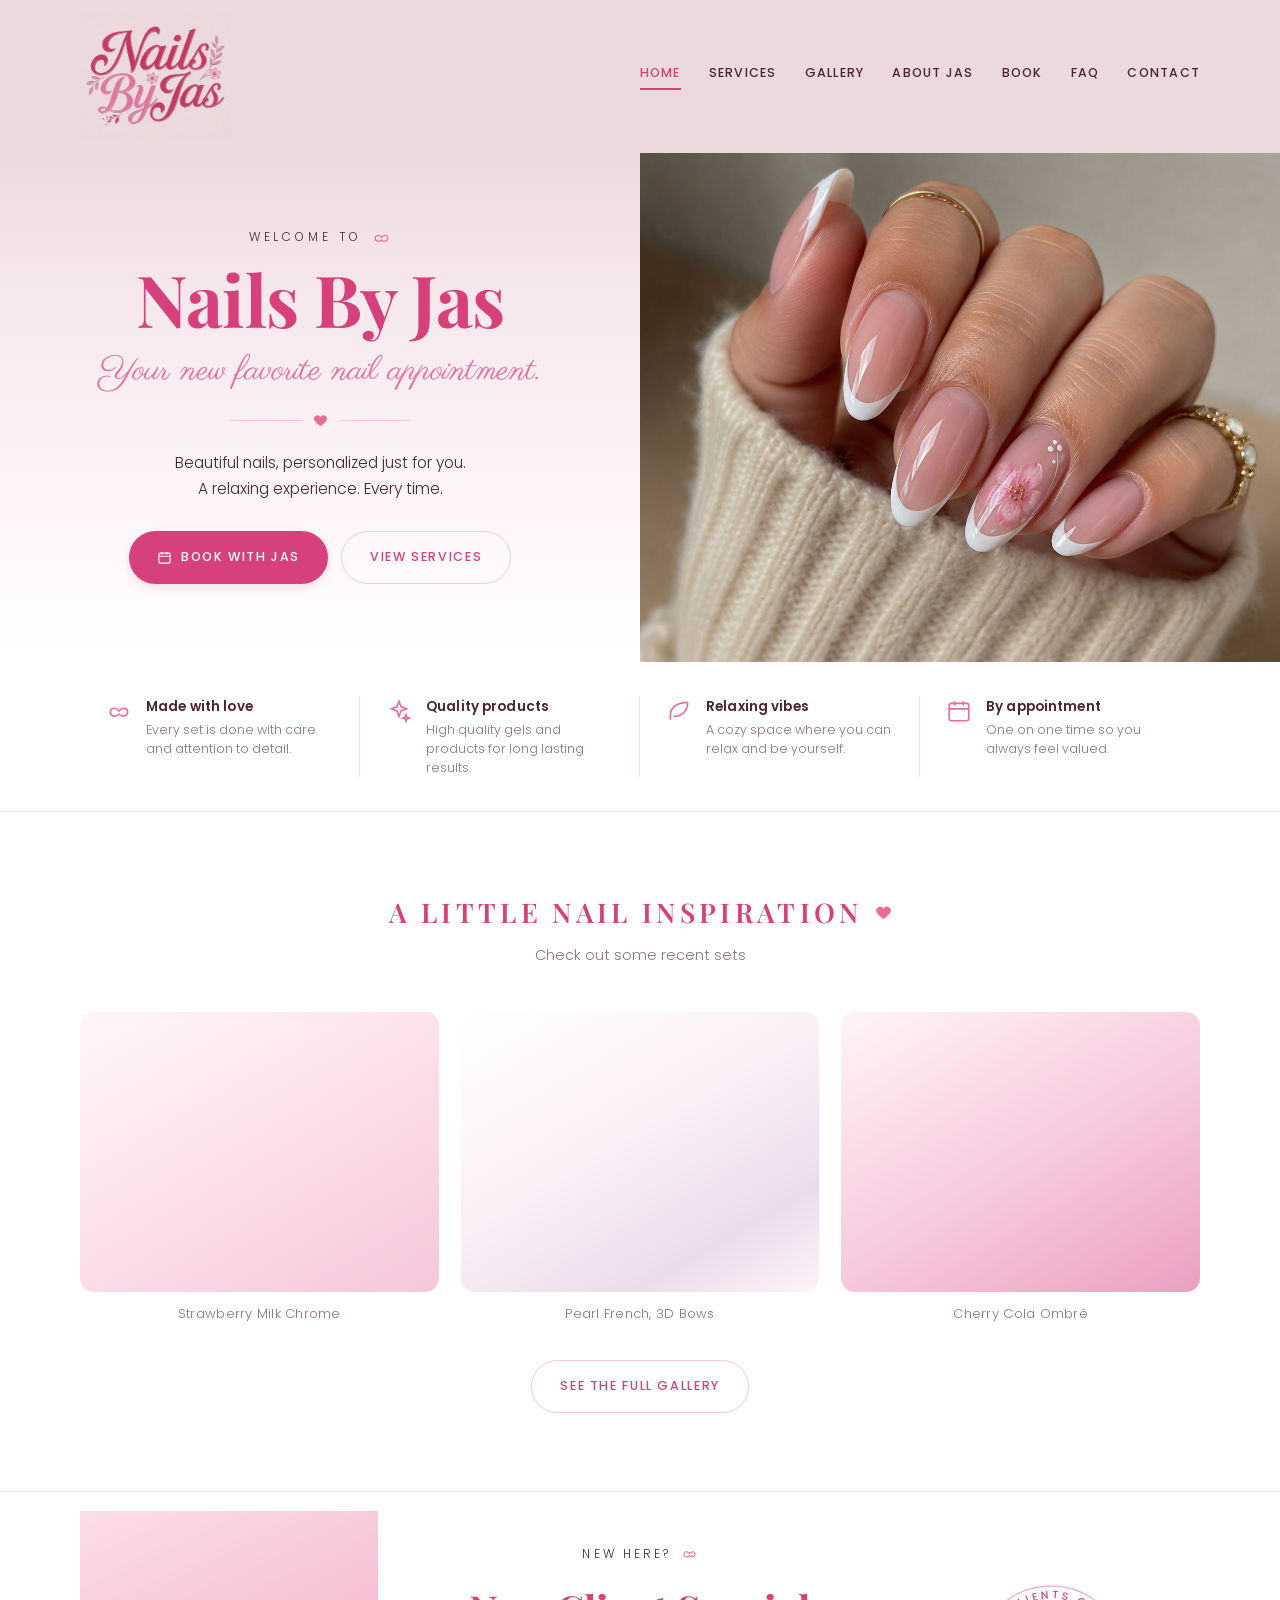
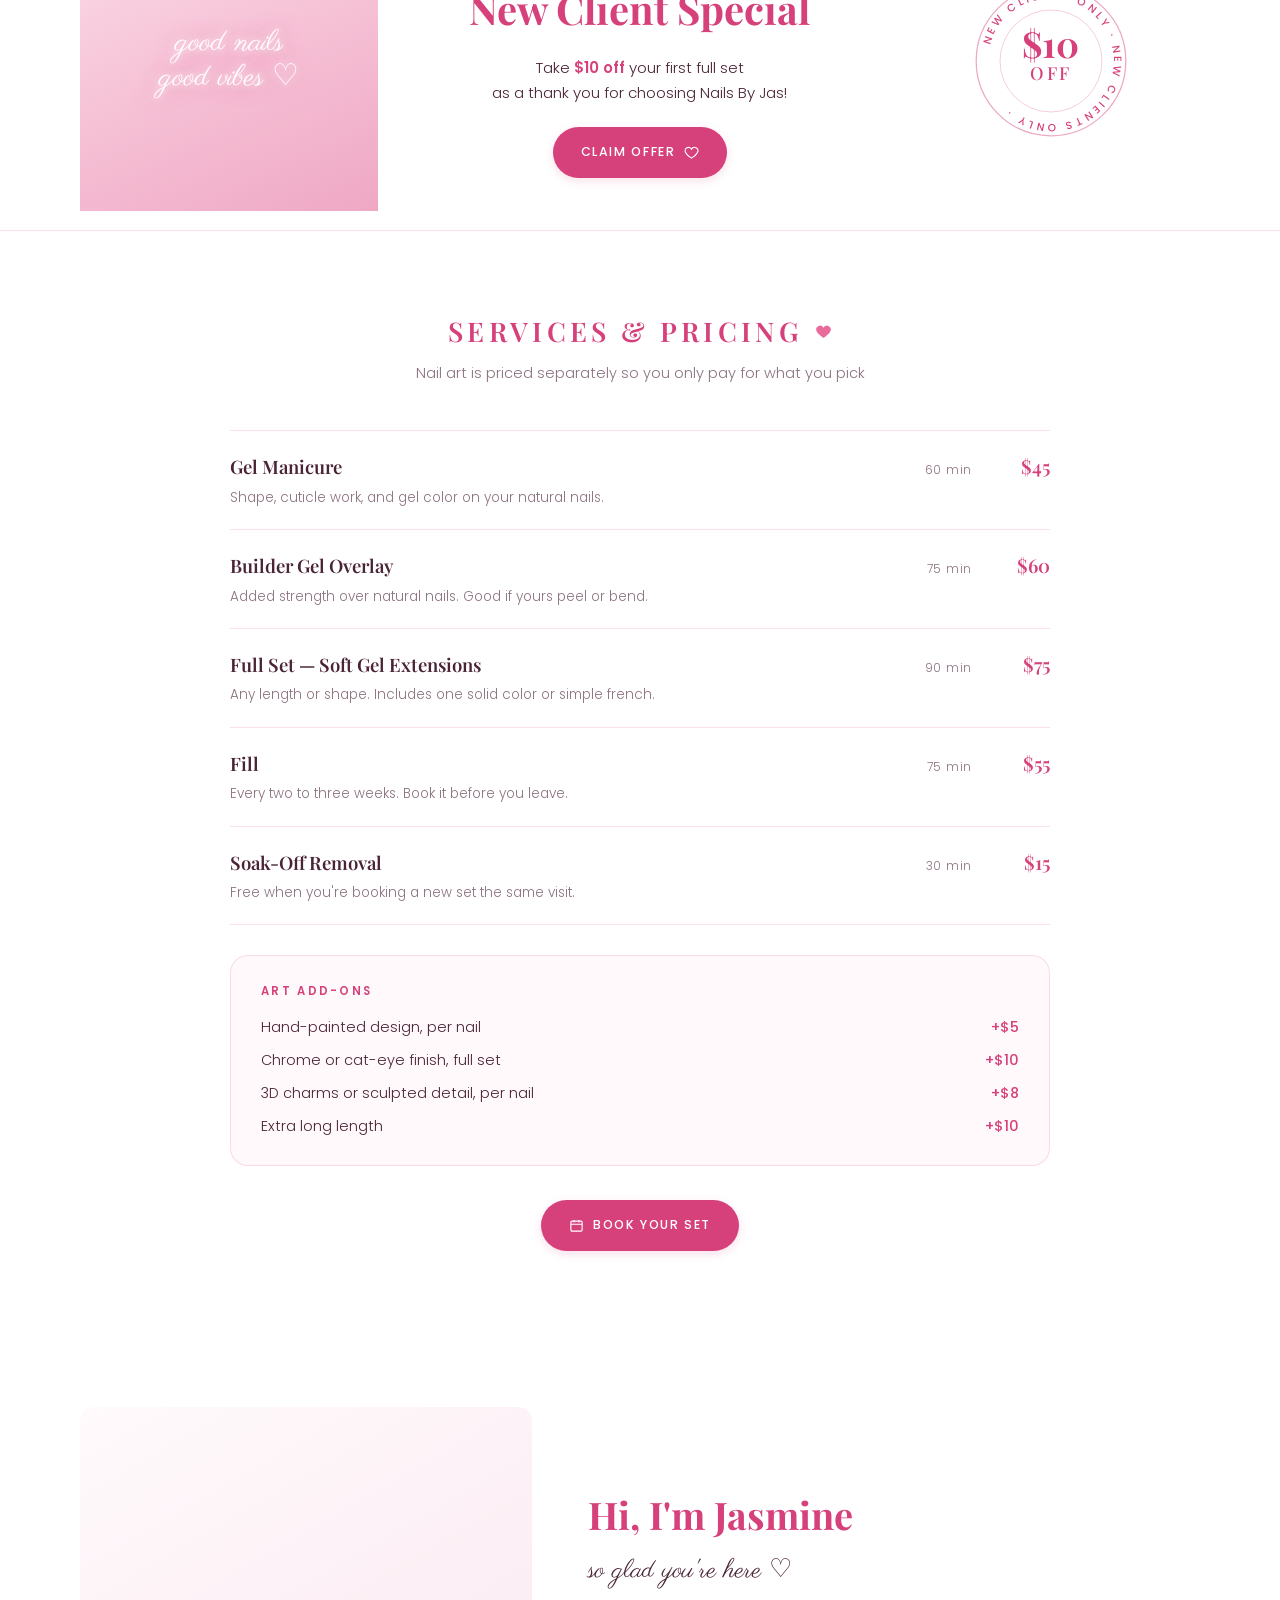
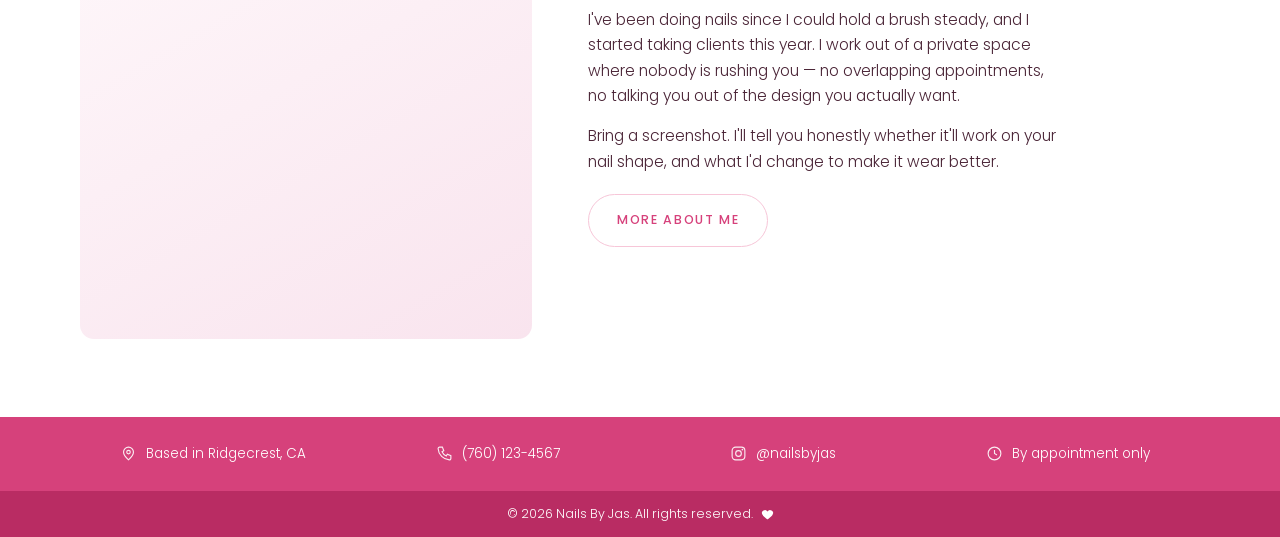
==== site/index.html @ c1122940 "Add Nails By Jas static landing site." ====
<!DOCTYPE html>
<html lang="en">
<head>
<meta charset="utf-8">
<meta name="viewport" content="width=device-width, initial-scale=1">
<title>Your new favorite nail appointment — Nails by Jas</title>
<meta name="description" content="Custom nail art and gel extensions, by appointment.">
<link rel="preconnect" href="https://fonts.googleapis.com">
<link rel="preconnect" href="https://fonts.gstatic.com" crossorigin>
<link href="https://fonts.googleapis.com/css2?family=Playfair+Display:wght@400;500;600;700&family=Parisienne&family=Poppins:wght@300;400;500;600&display=swap" rel="stylesheet">
<link rel="stylesheet" href="assets/styles.css">
</head>
<body>
<nav class="nav">
  <div class="wrap nav-in">
    <button class="burger" aria-label="Menu" aria-expanded="false" aria-controls="mobile-menu"><span></span><span></span><span></span></button>
    <a href="index.html" style="display:block"><img class="logo-nav" src="assets/logo.jpg" alt="Nails by Jas"></a>
    <div class="nav-links">
      <a href="index.html" class="on">Home</a>
      <a href="services.html">Services</a>
      <a href="gallery.html">Gallery</a>
      <a href="about.html">About Jas</a>
      <a href="book.html">Book</a>
      <a href="faq.html">FAQ</a>
      <a href="contact.html">Contact</a>
    </div>
    <span class="nav-spacer" aria-hidden="true"></span>
  </div>
  <div class="mobile-menu" id="mobile-menu">
    <a href="index.html" class="on">Home</a>
    <a href="services.html">Services</a>
    <a href="gallery.html">Gallery</a>
    <a href="about.html">About Jas</a>
    <a href="book.html">Book</a>
    <a href="faq.html">FAQ</a>
    <a href="contact.html">Contact</a>
  </div>
</nav>

<header class="hero">
  <div class="hero-copy">
    <p class="welcome">Welcome to <svg viewBox="0 0 24 24" fill="none" stroke="currentColor" stroke-width="1.5"><path d="M12 12c-3-4-8-3-8 1s5 5 8 2c3 3 8 2 8-2s-5-5-8-1z"/></svg></p>
    <h1>Nails By Jas</h1>
    <p class="script">Your new favorite nail appointment.</p>
    <div class="divider"><span class="bar"></span><svg viewBox="0 0 24 24" fill="currentColor"><path d="M12 21s-7.5-4.7-9.5-9A5.2 5.2 0 0 1 12 6.6 5.2 5.2 0 0 1 21.5 12c-2 4.3-9.5 9-9.5 9z"/></svg><span class="bar"></span></div>
    <p class="lede">Beautiful nails, personalized just for you.<br>A relaxing experience. Every time.</p>
    <div class="hero-actions">
      <a class="btn" href="book.html"><svg class="ico" viewBox="0 0 24 24" fill="none" stroke="currentColor" stroke-width="1.8"><rect x="3" y="5" width="18" height="16" rx="2"/><path d="M3 10h18M8 3v4M16 3v4"/></svg> Book with Jas</a>
      <a class="btn btn-out" href="services.html">View services</a>
    </div>
  </div>
  <div class="hero-art" role="img" aria-label="Almond french set with a hand-painted cherry blossom accent"></div>
</header>

<section class="trust">
  <div class="wrap trust-in">
    <div class="trust-item"><svg viewBox="0 0 24 24" fill="none" stroke="currentColor" stroke-width="1.5"><path d="M12 12c-3-4-8-3-8 1s5 5 8 2c3 3 8 2 8-2s-5-5-8-1z"/></svg><div><h4>Made with love</h4><p>Every set is done with care and attention to detail.</p></div></div>
    <div class="trust-item"><svg viewBox="0 0 24 24" fill="none" stroke="currentColor" stroke-width="1.5"><path d="M12 3l1.9 5.1L19 10l-5.1 1.9L12 17l-1.9-5.1L5 10l5.1-1.9z"/><path d="M18.5 15.5l.8 2.2 2.2.8-2.2.8-.8 2.2-.8-2.2-2.2-.8 2.2-.8z"/></svg><div><h4>Quality products</h4><p>High quality gels and products for long lasting results.</p></div></div>
    <div class="trust-item"><svg viewBox="0 0 24 24" fill="none" stroke="currentColor" stroke-width="1.5"><path d="M20 4C10 4 4 9 4 16v4"/><path d="M20 4c0 9-6 13-13 13"/></svg><div><h4>Relaxing vibes</h4><p>A cozy space where you can relax and be yourself.</p></div></div>
    <div class="trust-item"><svg viewBox="0 0 24 24" fill="none" stroke="currentColor" stroke-width="1.5"><rect x="3" y="5" width="18" height="16" rx="2"/><path d="M3 10h18M8 3v4M16 3v4"/></svg><div><h4>By appointment</h4><p>One on one time so you always feel valued.</p></div></div>
  </div>
</section>

<section class="section">
  <div class="wrap">
    <div class="head">
      <h2>A little nail inspiration <svg viewBox="0 0 24 24" fill="currentColor"><path d="M12 21s-7.5-4.7-9.5-9A5.2 5.2 0 0 1 12 6.6 5.2 5.2 0 0 1 21.5 12c-2 4.3-9.5 9-9.5 9z"/></svg></h2>
      <p>Check out some recent sets</p>
    </div>
    <div class="gal">
      <figure><div class="shot f1" role="img" aria-label="Strawberry milk chrome set"></div><figcaption>Strawberry Milk Chrome</figcaption></figure>
      <figure><div class="shot f2" role="img" aria-label="Pearl french with 3D bows"></div><figcaption>Pearl French, 3D Bows</figcaption></figure>
      <figure><div class="shot f3" role="img" aria-label="Cherry cola ombre set"></div><figcaption>Cherry Cola Ombré</figcaption></figure>
    </div>
    <div class="gal-cta"><a class="btn btn-out" href="gallery.html">See the full gallery</a></div>
  </div>
</section>

<section class="offer">
  <div class="wrap offer-in">
    <div class="neon"><span>good nails<br>good vibes ♡</span></div>
    <div class="offer-copy">
      <p class="eyebrow">New here? <svg viewBox="0 0 24 24" fill="none" stroke="currentColor" stroke-width="1.5"><path d="M12 12c-3-4-8-3-8 1s5 5 8 2c3 3 8 2 8-2s-5-5-8-1z"/></svg></p>
      <h3>New Client Special</h3>
      <p>Take <strong>$10 off</strong> your first full set<br>as a thank you for choosing Nails By Jas!</p>
      <a class="btn" href="book.html">Claim offer <svg class="ico" viewBox="0 0 24 24" fill="none" stroke="currentColor" stroke-width="1.8"><path d="M12 21s-7.5-4.7-9.5-9A5.2 5.2 0 0 1 12 6.6 5.2 5.2 0 0 1 21.5 12c-2 4.3-9.5 9-9.5 9z"/></svg></a>
    </div>
    <svg class="stamp" viewBox="0 0 200 200" aria-label="New clients only, $10 off">
      <defs><path id="circ" d="M100,100 m-74,0 a74,74 0 1,1 148,0 a74,74 0 1,1 -148,0"/></defs>
      <circle cx="100" cy="100" r="88" fill="none" stroke="currentColor" stroke-width="1.5" opacity=".45"/>
      <circle cx="100" cy="100" r="60" fill="none" stroke="currentColor" stroke-width="1" opacity=".3"/>
      <text font-family="Poppins,sans-serif" font-size="12.5" font-weight="500" letter-spacing="3.2" fill="currentColor">
        <textPath href="#circ" startOffset="4%">NEW CLIENTS ONLY · NEW CLIENTS ONLY ·</textPath>
      </text>
      <text x="100" y="96" text-anchor="middle" font-family="Playfair Display,serif" font-size="42" font-weight="700" fill="currentColor">$10</text>
      <text x="100" y="122" text-anchor="middle" font-family="Playfair Display,serif" font-size="21" font-weight="500" letter-spacing="3" fill="currentColor">OFF</text>
    </svg>
  </div>
</section>

<section class="section services">
  <div class="wrap">
    <div class="head">
      <h2>Services &amp; pricing <svg viewBox="0 0 24 24" fill="currentColor"><path d="M12 21s-7.5-4.7-9.5-9A5.2 5.2 0 0 1 12 6.6 5.2 5.2 0 0 1 21.5 12c-2 4.3-9.5 9-9.5 9z"/></svg></h2>
      <p>Nail art is priced separately so you only pay for what you pick</p>
    </div>
    <div class="menu">
      <div class="row">
        <div class="row-main"><h3>Gel Manicure</h3><p>Shape, cuticle work, and gel color on your natural nails.</p></div>
        <div class="dur">60 min</div><div class="price">$45</div>
      </div>
      <div class="row">
        <div class="row-main"><h3>Builder Gel Overlay</h3><p>Added strength over natural nails. Good if yours peel or bend.</p></div>
        <div class="dur">75 min</div><div class="price">$60</div>
      </div>
      <div class="row">
        <div class="row-main"><h3>Full Set — Soft Gel Extensions</h3><p>Any length or shape. Includes one solid color or simple french.</p></div>
        <div class="dur">90 min</div><div class="price">$75</div>
      </div>
      <div class="row">
        <div class="row-main"><h3>Fill</h3><p>Every two to three weeks. Book it before you leave.</p></div>
        <div class="dur">75 min</div><div class="price">$55</div>
      </div>
      <div class="row">
        <div class="row-main"><h3>Soak-Off Removal</h3><p>Free when you're booking a new set the same visit.</p></div>
        <div class="dur">30 min</div><div class="price">$15</div>
      </div>
      <div class="addons">
        <h4>Art add-ons</h4>
        <ul>
          <li>Hand-painted design, per nail <span>+$5</span></li>
          <li>Chrome or cat-eye finish, full set <span>+$10</span></li>
          <li>3D charms or sculpted detail, per nail <span>+$8</span></li>
          <li>Extra long length <span>+$10</span></li>
        </ul>
      </div>
      <div class="menu-cta"><a class="btn" href="book.html"><svg class="ico" viewBox="0 0 24 24" fill="none" stroke="currentColor" stroke-width="1.8"><rect x="3" y="5" width="18" height="16" rx="2"/><path d="M3 10h18M8 3v4M16 3v4"/></svg> Book your set</a></div>
    </div>
  </div>
</section>

<section class="section">
  <div class="wrap about">
    <div class="about-art f4" role="img" aria-label="Portrait of Jasmine"></div>
    <div>
      <h2>Hi, I'm Jasmine</h2>
      <p class="script">so glad you're here ♡</p>
      <p>I've been doing nails since I could hold a brush steady, and I started taking clients this year. I work out of a private space where nobody is rushing you — no overlapping appointments, no talking you out of the design you actually want.</p>
      <p>Bring a screenshot. I'll tell you honestly whether it'll work on your nail shape, and what I'd change to make it wear better.</p>
      <p style="margin-top:20px"><a class="btn btn-out" href="about.html">More about me</a></p>
    </div>
  </div>
</section>
<footer id="contact-info">
  <div class="foot">
    <div class="wrap foot-in">
      <div class="foot-item">
        <svg viewBox="0 0 24 24" fill="none" stroke="currentColor" stroke-width="1.6"><path d="M12 21s7-6 7-11a7 7 0 1 0-14 0c0 5 7 11 7 11z"/><circle cx="12" cy="10" r="2.5"/></svg>
        Based in Ridgecrest, CA
      </div>
      <div class="foot-item">
        <svg viewBox="0 0 24 24" fill="none" stroke="currentColor" stroke-width="1.6"><path d="M5 3h4l2 5-2.5 1.5a12 12 0 0 0 6 6L16 13l5 2v4a2 2 0 0 1-2.2 2A17 17 0 0 1 3 5.2 2 2 0 0 1 5 3z"/></svg>
        <a href="tel:7601234567">(760) 123-4567</a>
      </div>
      <div class="foot-item">
        <svg viewBox="0 0 24 24" fill="none" stroke="currentColor" stroke-width="1.6"><rect x="3" y="3" width="18" height="18" rx="5"/><circle cx="12" cy="12" r="4"/><circle cx="17.5" cy="6.5" r="1.2" fill="currentColor" stroke="none"/></svg>
        <a href="https://instagram.com/nailsbyjas">@nailsbyjas</a>
      </div>
      <div class="foot-item">
        <svg viewBox="0 0 24 24" fill="none" stroke="currentColor" stroke-width="1.6"><circle cx="12" cy="12" r="9"/><path d="M12 7v5l3.5 2"/></svg>
        By appointment only
      </div>
    </div>
    <div class="foot-bar">
      © 2026 Nails By Jas. All rights reserved.
      <svg viewBox="0 0 24 24" fill="currentColor"><path d="M12 21s-7.5-4.7-9.5-9A5.2 5.2 0 0 1 12 6.6 5.2 5.2 0 0 1 21.5 12c-2 4.3-9.5 9-9.5 9z"/></svg>
    </div>
  </div>
</footer>

<script>
document.querySelector('.burger').addEventListener('click', function(){
  var m = document.getElementById('mobile-menu');
  var open = m.classList.toggle('open');
  this.setAttribute('aria-expanded', open);
});
</script>
</body>
</html>
---- site/assets/styles.css ----
:root{
  color-scheme:light;
  --pink:#D6417B;
  --pink-deep:#B92C63;
  --pink-mid:#E86B9C;
  --pink-soft:#F7C6D8;
  --blush:#FCE7EE;
  --pale:#FFFFFF;
  --white:#FFFFFF;
  --logobg:#EBD9DD;
  --ink:#4A2436;
  --grey:#8B7280;
  --line:rgba(214,65,123,.16);

  --serif:"Playfair Display",Georgia,serif;
  --script:"Parisienne",cursive;
  --sans:"Poppins",system-ui,sans-serif;
}

*{box-sizing:border-box}
html{scroll-behavior:smooth}
html{background:#fff}
body{
  margin:0;background:#fff;color:var(--ink);
  font-family:var(--sans);font-weight:300;line-height:1.65;
  -webkit-font-smoothing:antialiased;
}
img{max-width:100%;display:block}
a{color:inherit}
:focus-visible{outline:2px solid var(--pink);outline-offset:3px;border-radius:3px}
.wrap{max-width:1180px;margin:0 auto;padding:0 30px}

/* ---------- buttons ---------- */
.btn{
  display:inline-flex;align-items:center;justify-content:center;gap:9px;
  background:var(--pink);color:#fff;text-decoration:none;
  font-family:var(--sans);font-size:12.5px;font-weight:500;
  letter-spacing:.13em;text-transform:uppercase;
  padding:15px 28px;border-radius:999px;
  transition:background .2s,transform .2s,box-shadow .2s;
  box-shadow:0 3px 10px rgba(214,65,123,.16);
}
.btn:hover{background:var(--pink-deep);transform:translateY(-2px);box-shadow:0 8px 20px rgba(214,65,123,.3)}
.btn-out{
  background:transparent;color:var(--pink);
  border:1.5px solid var(--pink-soft);box-shadow:none;
}
.btn-out:hover{background:var(--pink);color:#fff;border-color:var(--pink)}
.ico{width:15px;height:15px;flex:none}

/* ---------- nav ---------- */
.nav{
  background:var(--logobg);border-bottom:0;
}
.nav-in{
  display:flex;align-items:center;justify-content:space-between;gap:26px;
  padding-block:14px;
}
.logo-nav{width:154px}
.nav-links{display:flex;gap:28px;font-size:12.5px;font-weight:500;letter-spacing:.1em;text-transform:uppercase}
.nav-links a{text-decoration:none;color:var(--ink);padding-bottom:4px;border-bottom:2px solid transparent;transition:color .2s,border-color .2s}
.nav-links a:hover{color:var(--pink)}
.nav-links a.on{color:var(--pink);border-bottom-color:var(--pink)}
.burger{display:none;background:none;border:0;padding:6px;cursor:pointer;flex:none}
.burger span{display:block;width:22px;height:2px;background:var(--ink);margin:4px 0;border-radius:2px}
.nav-spacer{display:none;width:34px;flex:none}

/* ---------- hero ---------- */
.hero{
  display:grid;grid-template-columns:1fr 1fr;align-items:stretch;
  background:linear-gradient(180deg,var(--logobg) 0%,#F6E7EC 26%,#FDF5F8 68%,#FFFFFF 100%);
}
.hero-copy{
  text-align:center;padding:74px 52px 78px;
  display:flex;flex-direction:column;align-items:center;justify-content:center;
}
.welcome{
  font-size:12px;letter-spacing:.32em;text-transform:uppercase;
  color:var(--ink);margin:0 0 16px;display:flex;align-items:center;gap:10px;
}
.welcome svg{width:19px;height:19px;color:var(--pink-mid)}
.hero h1{
  font-family:var(--serif);font-weight:700;
  font-size:clamp(42px,5.6vw,72px);line-height:1;
  letter-spacing:-.01em;color:var(--pink);margin:0 0 14px;
}
.script{
  font-family:var(--script);font-size:clamp(26px,3vw,34px);
  color:var(--pink-mid);line-height:1.3;margin:0;
}
.divider{display:flex;align-items:center;gap:12px;margin:20px 0 22px;width:180px}
.divider .bar{flex:1;height:1px;background:var(--pink-soft)}
.divider svg{width:15px;height:15px;color:var(--pink-mid)}
.hero-copy p.lede{font-size:15.5px;color:var(--ink);margin:0 0 30px;max-width:34ch}
.hero-actions{display:flex;gap:13px;flex-wrap:wrap;justify-content:center}
.hero-art{
  min-height:430px;
  background-image:url("hero.jpg");
  background-size:cover;
  background-position:52% 46%;
  background-repeat:no-repeat;
}

/* ---------- trust bar ---------- */
.trust{background:var(--white);border-bottom:1px solid var(--line)}
.trust-in{display:grid;grid-template-columns:repeat(4,1fr);padding-block:34px}
.trust-item{display:flex;gap:14px;padding:0 26px;border-right:1px solid var(--line)}
.trust-item:last-child{border-right:0}
.trust-item svg{width:26px;height:26px;color:var(--pink-mid);flex:none;margin-top:2px}
.trust-item h4{font-size:13.5px;font-weight:600;margin:0 0 3px;letter-spacing:.01em}
.trust-item p{font-size:12.5px;color:var(--grey);margin:0;line-height:1.5}

/* ---------- section headings ---------- */
.section{padding-block:78px;background:#fff}
.head{text-align:center;margin-bottom:44px}
.head h2{
  font-family:var(--serif);font-weight:600;
  font-size:clamp(21px,2.5vw,27px);letter-spacing:.16em;text-transform:uppercase;
  color:var(--pink);margin:0 0 9px;
  display:flex;align-items:center;justify-content:center;gap:12px;flex-wrap:wrap;
}
.head h2 svg{width:17px;height:17px;color:var(--pink-mid)}
.head p{font-size:14.5px;color:var(--grey);margin:0}

/* ---------- gallery ---------- */
.gal{display:grid;grid-template-columns:repeat(3,1fr);gap:22px}
.gal figure{margin:0}
.gal .shot{
  aspect-ratio:1.28;border-radius:14px;overflow:hidden;
  transition:transform .35s ease,box-shadow .35s ease;
}
.gal figure:hover .shot{transform:translateY(-5px);box-shadow:0 12px 26px rgba(214,65,123,.12)}
.gal figcaption{
  text-align:center;font-size:13px;color:var(--grey);
  margin-top:11px;letter-spacing:.02em;
}
.f1{background:linear-gradient(150deg,#FFF6FA 0%,#FBDDE9 55%,#F5C6D9 100%)}
.f2{background:linear-gradient(150deg,#FFFFFF 0%,#FAF0F6 45%,#EBDCEA 78%,#FDF3F8 100%)}
.f3{background:linear-gradient(150deg,#FFF4F8 0%,#F6C9DC 55%,#EBA0C0 100%)}
.f4{background:linear-gradient(150deg,#FFFAFC 0%,#F9E4EE 100%)}
.gal-cta{text-align:center;margin-top:36px}

/* ---------- offer band ---------- */
.offer{background:#fff;padding-block:0;border-top:1px solid var(--line);border-bottom:1px solid var(--line)}
.offer-in{display:grid;grid-template-columns:.85fr 1.3fr .85fr;align-items:center;gap:34px}
.neon{
  min-height:300px;border-radius:0;
  background:linear-gradient(155deg,#FBDDE8 0%,#F6C2D6 48%,#EFA8C4 100%);
  position:relative;display:flex;align-items:center;justify-content:center;
}
.neon span{
  font-family:var(--script);font-size:30px;color:#fff;text-align:center;
  line-height:1.15;text-shadow:0 0 10px rgba(255,255,255,.95),0 0 22px rgba(236,130,175,.9);
}
.offer-copy{text-align:center;padding-block:52px}
.offer-copy .eyebrow{
  font-size:12px;letter-spacing:.26em;text-transform:uppercase;
  margin:0 0 12px;display:flex;align-items:center;justify-content:center;gap:9px;
}
.offer-copy .eyebrow svg{width:17px;height:17px;color:var(--pink-mid)}
.offer-copy h3{
  font-family:var(--serif);font-weight:700;font-size:clamp(28px,3.4vw,40px);
  color:var(--pink);margin:0 0 14px;
}
.offer-copy p{font-size:15px;color:var(--ink);margin:0 0 22px}
.offer-copy strong{color:var(--pink);font-weight:600}
.stamp{width:170px;height:170px;margin:0 auto;color:var(--pink)}

/* ---------- services ---------- */
.services{background:var(--white)}
.menu{max-width:820px;margin:0 auto}
.row{display:flex;align-items:baseline;gap:16px;padding-block:20px;border-bottom:1px solid var(--line)}
.row:first-of-type{border-top:1px solid var(--line)}
.row-main{flex:1}
.row-main h3{font-family:var(--serif);font-weight:600;font-size:18.5px;margin:0 0 4px;color:var(--ink)}
.row-main p{margin:0;font-size:13.5px;color:var(--grey)}
.row .dur{font-size:12px;color:var(--grey);letter-spacing:.06em;white-space:nowrap}
.row .price{font-family:var(--serif);font-weight:600;font-size:19px;color:var(--pink);min-width:62px;text-align:right}
.addons{margin-top:30px;padding:26px 30px;background:#FFF9FB;border:1px solid var(--line);border-radius:18px}
.addons h4{font-size:11.5px;letter-spacing:.2em;text-transform:uppercase;font-weight:600;margin:0 0 15px;color:var(--pink)}
.addons ul{list-style:none;margin:0;padding:0;display:grid;gap:9px}
.addons li{display:flex;justify-content:space-between;gap:16px;font-size:14.5px}
.addons li span{color:var(--pink);font-weight:500}
.menu-cta{text-align:center;margin-top:34px}

/* ---------- about ---------- */
.about{display:grid;grid-template-columns:.85fr 1.15fr;gap:56px;align-items:center}
.about-art{aspect-ratio:.85;border-radius:14px}
.about h2{font-family:var(--serif);font-weight:700;font-size:clamp(28px,3.4vw,38px);color:var(--pink);margin:0 0 8px}
.about .script{margin-bottom:18px;font-size:26px}
.about p{font-size:15.5px;color:var(--ink);margin:0 0 14px;max-width:52ch}
.hours{margin-top:24px;display:grid;gap:7px;max-width:290px;font-size:14px}
.hours div{display:flex;justify-content:space-between;gap:16px;color:var(--grey);border-bottom:1px dotted var(--line);padding-bottom:6px}

/* ---------- book ---------- */
.book{background:#fff}
.book-in{display:grid;grid-template-columns:1fr 1fr;gap:48px;align-items:start}
.embed{
  background:#FFFBFC;border-radius:18px;min-height:320px;
  display:flex;flex-direction:column;align-items:center;justify-content:center;
  gap:11px;text-align:center;padding:36px;border:1px dashed var(--pink-soft);
}
.embed .label{font-size:11.5px;letter-spacing:.2em;text-transform:uppercase;color:var(--pink);font-weight:500}
.embed p{margin:0;font-size:14px;color:var(--grey);max-width:32ch}
.policy{margin-bottom:22px}
.policy h4{font-size:11.5px;letter-spacing:.18em;text-transform:uppercase;font-weight:600;margin:0 0 6px;color:var(--pink)}
.policy p{margin:0;font-size:14.5px;color:var(--ink)}

/* ---------- footer ---------- */
.foot{background:var(--pink);color:#fff}
.foot-in{display:grid;grid-template-columns:repeat(4,1fr);gap:20px;padding-block:26px}
.foot-item{display:flex;align-items:center;justify-content:center;gap:9px;font-size:13.5px}
.foot-item svg{width:17px;height:17px;flex:none;opacity:.9}
.foot-item a{text-decoration:none}
.foot-item a:hover{text-decoration:underline}
.foot-bar{
  background:var(--pink-deep);text-align:center;
  padding:13px 20px;font-size:12.5px;
  display:flex;align-items:center;justify-content:center;gap:8px;
}
.foot-bar svg{width:13px;height:13px}

/* ---------- responsive ---------- */
@media(max-width:960px){
  .trust-in{grid-template-columns:repeat(2,1fr);gap:26px 0}
  .trust-item:nth-child(2){border-right:0}
  .offer-in{grid-template-columns:1fr;gap:0}
  .neon{min-height:210px}
  .offer-copy{padding-block:40px 26px}
  .stamp{margin-bottom:44px}
}
@media(max-width:820px){
  .nav-links{display:none}
  .burger{display:block;margin-left:-6px}
  .nav-spacer{display:block}
  .logo-nav{margin:0 auto}
  .hero{grid-template-columns:1fr}
  .hero-copy{padding:46px 26px 52px;order:1}
  .hero-art{order:2;min-height:300px}
  .gal{grid-template-columns:1fr;gap:26px}
  .about,.book-in{grid-template-columns:1fr;gap:32px}
  .about-art{max-width:280px}
  .foot-in{grid-template-columns:1fr;gap:14px;padding-block:24px}
  .section{padding-block:56px}
}
@media(prefers-reduced-motion:reduce){
  *{animation:none !important;transition:none !important}
  html{scroll-behavior:auto}
}


/* ================= interior pages ================= */
.page-head{
  background:linear-gradient(180deg,var(--logobg) 0%,#F6E7EC 30%,#FDF5F8 72%,#FFFFFF 100%);
  text-align:center;padding:56px 30px 62px;
}
.page-head h1{
  font-family:var(--serif);font-weight:700;
  font-size:clamp(34px,5vw,56px);line-height:1.05;
  color:var(--pink);margin:0 0 10px;
}
.page-head .script{font-size:clamp(22px,2.6vw,29px)}
.page-head p.sub{font-size:15.5px;color:var(--ink);max-width:52ch;margin:16px auto 0}
.crumb{
  font-size:11.5px;letter-spacing:.2em;text-transform:uppercase;
  color:var(--grey);margin:0 0 14px;
}
.crumb a{text-decoration:none;color:var(--grey)}
.crumb a:hover{color:var(--pink)}

.prose{max-width:680px;margin:0 auto}
.prose h3{font-family:var(--serif);font-weight:600;font-size:21px;color:var(--pink);margin:36px 0 10px}
.prose p{font-size:15.5px;color:var(--ink);margin:0 0 14px}
.prose ul{margin:0 0 16px;padding-left:20px;color:var(--ink);font-size:15.5px}
.prose li{margin-bottom:7px}

.cards{display:grid;grid-template-columns:repeat(3,1fr);gap:22px}
.card{
  background:#FFFBFC;border:1px solid var(--line);border-radius:16px;
  padding:26px 24px;
}
.card svg{width:24px;height:24px;color:var(--pink-mid);margin-bottom:12px}
.card h4{font-family:var(--serif);font-weight:600;font-size:17.5px;margin:0 0 7px;color:var(--ink)}
.card p{font-size:14px;color:var(--grey);margin:0}

/* gallery page */
.gal-group{margin-bottom:52px}
.gal-group h3{
  font-family:var(--serif);font-weight:600;font-size:19px;
  letter-spacing:.14em;text-transform:uppercase;color:var(--pink);
  text-align:center;margin:0 0 26px;
}
.gal-4{display:grid;grid-template-columns:repeat(3,1fr);gap:22px}
.f5{background:linear-gradient(150deg,#FFFDFE 0%,#F7E9F2 50%,#EFD8E8 100%)}
.f6{background:linear-gradient(150deg,#FFF7FA 0%,#F9D9E5 55%,#F1BFD4 100%)}
.f7{background:linear-gradient(150deg,#FFFAFC 0%,#F2E3EC 45%,#E4CFE0 100%)}
.empty-note{
  text-align:center;font-size:14px;color:var(--grey);
  border:1px dashed var(--line);border-radius:14px;padding:22px;margin-top:8px;
}

/* faq */
.faq{max-width:720px;margin:0 auto}
.faq details{border-bottom:1px solid var(--line);padding:4px 0}
.faq summary{
  cursor:pointer;list-style:none;padding:17px 34px 17px 0;position:relative;
  font-family:var(--serif);font-weight:600;font-size:17px;color:var(--ink);
}
.faq summary::-webkit-details-marker{display:none}
.faq summary::after{
  content:"";position:absolute;right:6px;top:50%;width:9px;height:9px;
  border-right:1.8px solid var(--pink);border-bottom:1.8px solid var(--pink);
  transform:translateY(-70%) rotate(45deg);transition:transform .25s;
}
.faq details[open] summary::after{transform:translateY(-30%) rotate(225deg)}
.faq details p{margin:0 0 18px;font-size:15px;color:var(--grey);padding-right:20px}

/* contact */
.contact-grid{display:grid;grid-template-columns:1fr 1fr;gap:48px;align-items:start}
.cinfo{display:grid;gap:20px}
.cinfo-item{display:flex;gap:14px;align-items:flex-start}
.cinfo-item svg{width:21px;height:21px;color:var(--pink-mid);flex:none;margin-top:3px}
.cinfo-item h4{font-size:12px;letter-spacing:.16em;text-transform:uppercase;margin:0 0 3px;color:var(--pink)}
.cinfo-item p,.cinfo-item a{margin:0;font-size:15.5px;color:var(--ink);text-decoration:none}
.cinfo-item a:hover{color:var(--pink)}
.form{background:#FFFBFC;border:1px solid var(--line);border-radius:18px;padding:30px}
.field{margin-bottom:16px}
.field label{display:block;font-size:12px;letter-spacing:.14em;text-transform:uppercase;color:var(--pink);margin-bottom:6px}
.field input,.field textarea,.field select{
  width:100%;padding:12px 14px;border:1px solid var(--line);border-radius:10px;
  font-family:var(--sans);font-size:15px;color:var(--ink);background:#fff;
}
.field textarea{min-height:110px;resize:vertical}
.form-note{font-size:12.5px;color:var(--grey);margin:14px 0 0}

/* mobile menu panel */
.mobile-menu{display:none;background:var(--logobg);border-top:1px solid rgba(255,255,255,.5)}
.mobile-menu.open{display:block}
.mobile-menu a{
  display:block;padding:14px 30px;text-decoration:none;color:var(--ink);
  font-size:14px;letter-spacing:.08em;text-transform:uppercase;
  border-bottom:1px solid rgba(255,255,255,.55);
}
.mobile-menu a:last-child{border-bottom:0}
.mobile-menu a.on{color:var(--pink);font-weight:500}

@media(max-width:960px){
  .cards{grid-template-columns:1fr;gap:16px}
}
@media(max-width:820px){
  .gal-4{grid-template-columns:1fr;gap:24px}
  .contact-grid{grid-template-columns:1fr;gap:32px}
  .page-head{padding:38px 24px 44px}
}
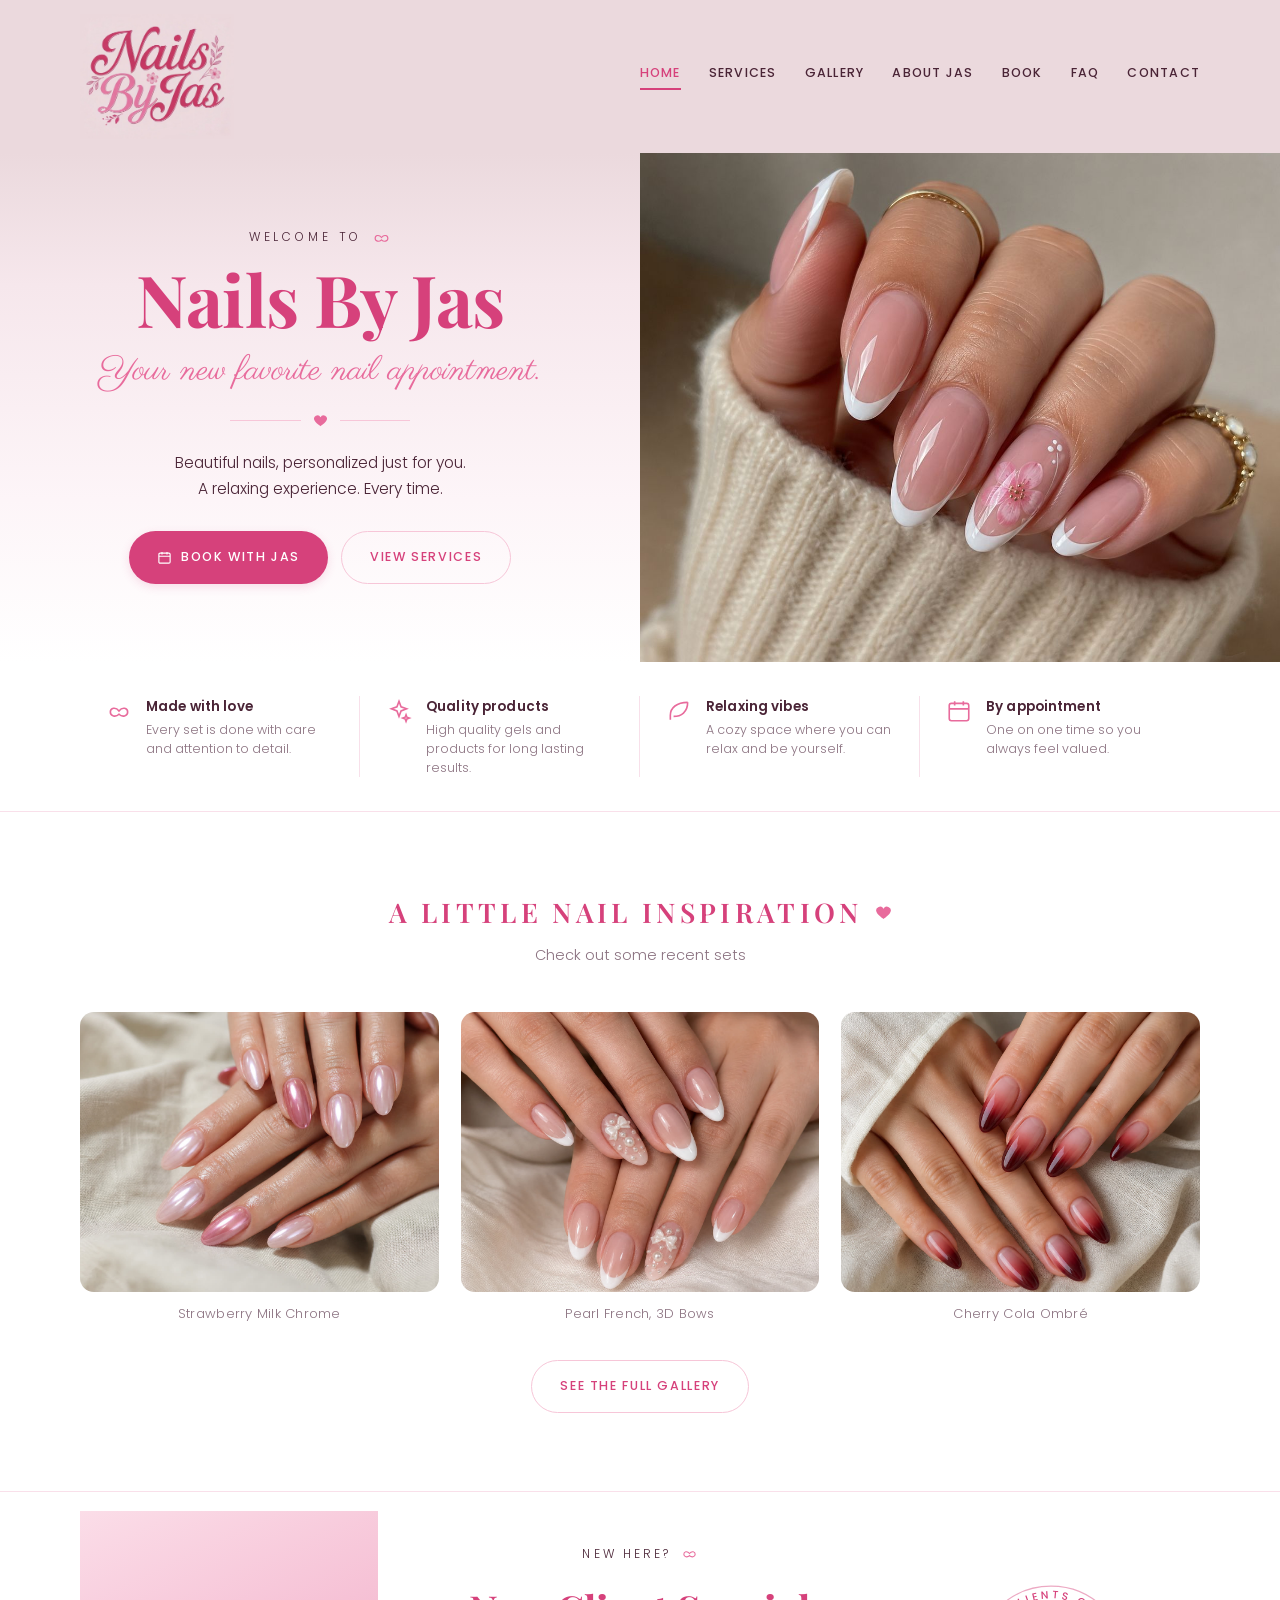
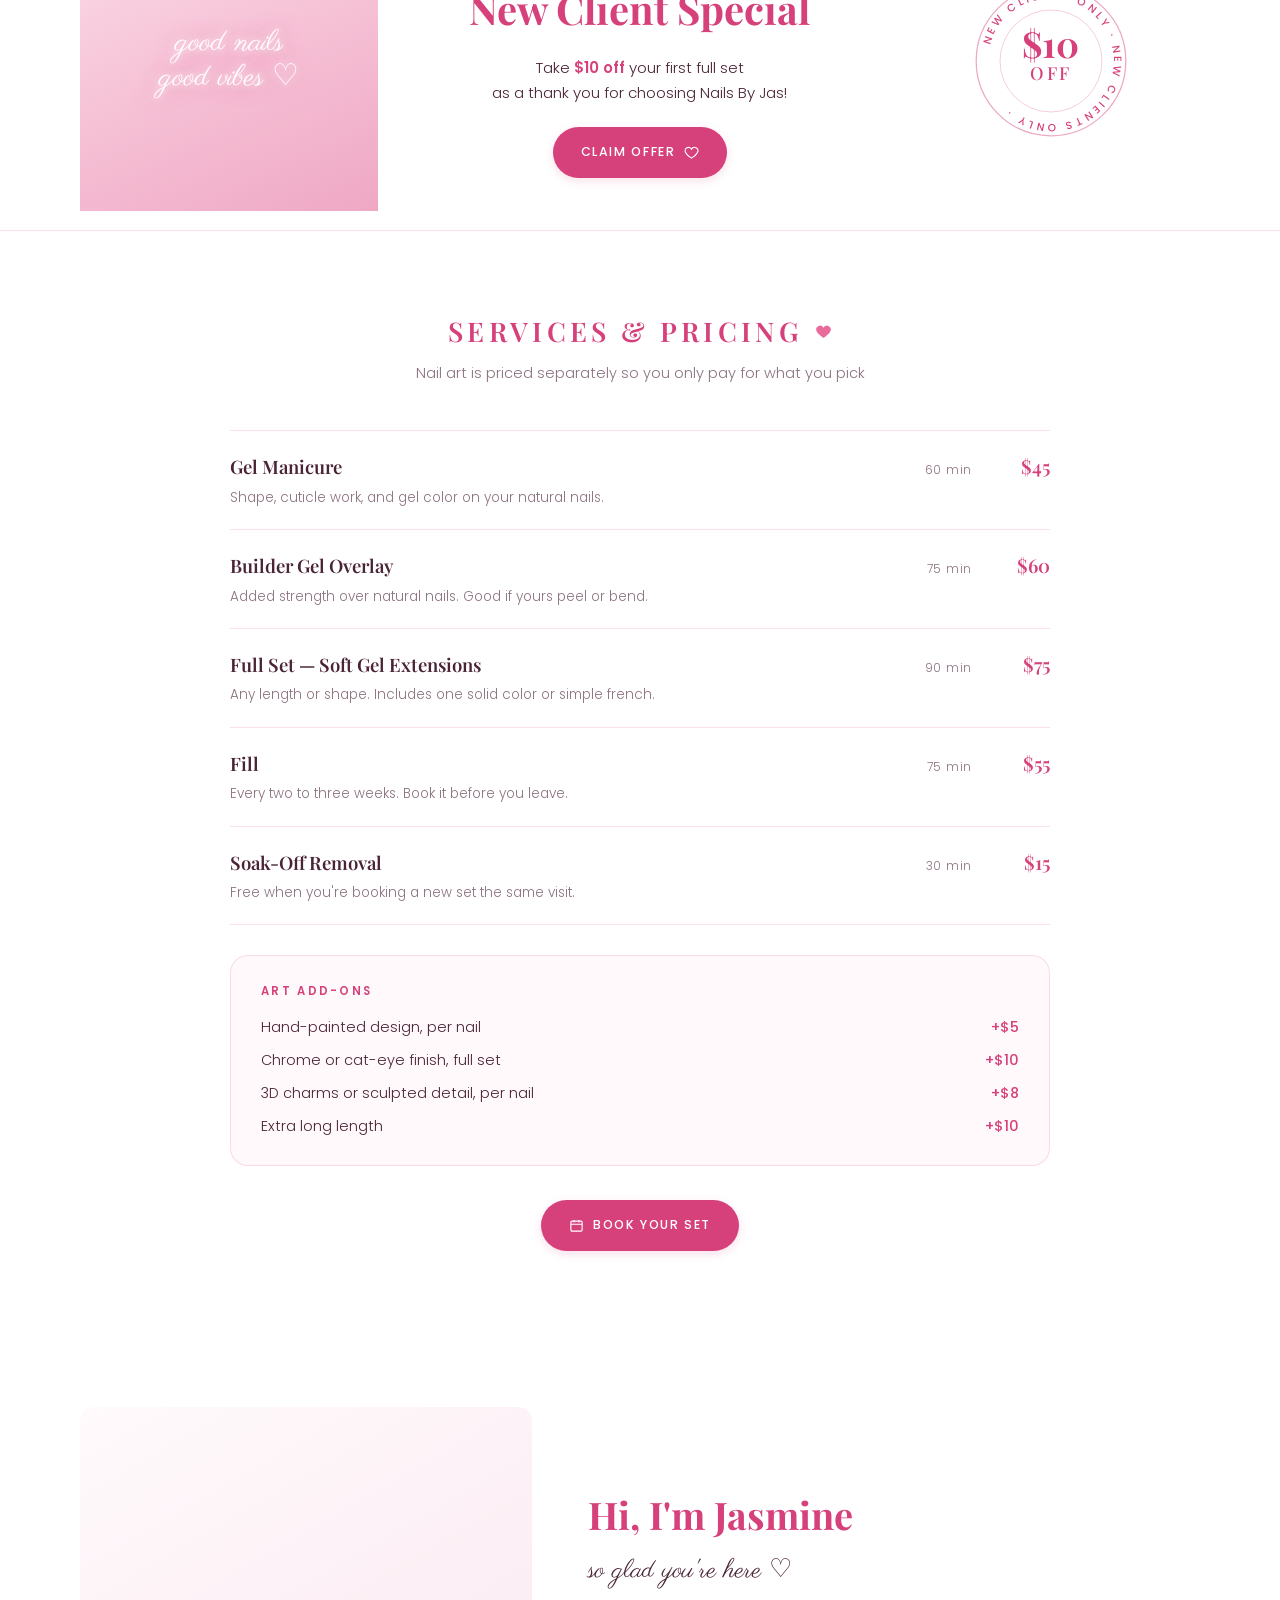
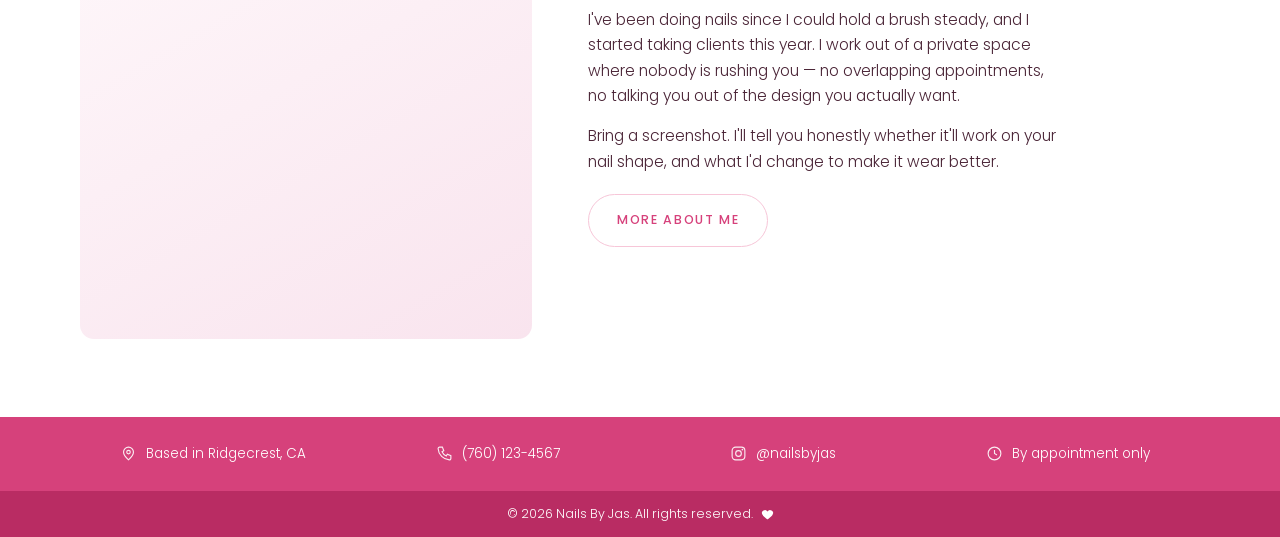
==== commit 05d878d4: "Add generated gallery photos for each set caption." ====
--- a/site/index.html
+++ b/site/index.html
@@ -68,9 +68,9 @@
       <p>Check out some recent sets</p>
     </div>
     <div class="gal">
-      <figure><div class="shot f1" role="img" aria-label="Strawberry milk chrome set"></div><figcaption>Strawberry Milk Chrome</figcaption></figure>
-      <figure><div class="shot f2" role="img" aria-label="Pearl french with 3D bows"></div><figcaption>Pearl French, 3D Bows</figcaption></figure>
-      <figure><div class="shot f3" role="img" aria-label="Cherry cola ombre set"></div><figcaption>Cherry Cola Ombré</figcaption></figure>
+      <figure><div class="shot"><img src="assets/strawberry-milk-chrome.jpg" alt="Strawberry Milk Chrome"></div><figcaption>Strawberry Milk Chrome</figcaption></figure>
+      <figure><div class="shot"><img src="assets/pearl-french-bows.jpg" alt="Pearl French, 3D Bows"></div><figcaption>Pearl French, 3D Bows</figcaption></figure>
+      <figure><div class="shot"><img src="assets/cherry-cola-ombre.jpg" alt="Cherry Cola Ombré"></div><figcaption>Cherry Cola Ombré</figcaption></figure>
     </div>
     <div class="gal-cta"><a class="btn btn-out" href="gallery.html">See the full gallery</a></div>
   </div>
--- a/site/assets/styles.css
+++ b/site/assets/styles.css
@@ -353,3 +353,5 @@
   .contact-grid{grid-template-columns:1fr;gap:32px}
   .page-head{padding:38px 24px 44px}
 }
+
+.shot img{width:100%;height:100%;object-fit:cover;display:block}
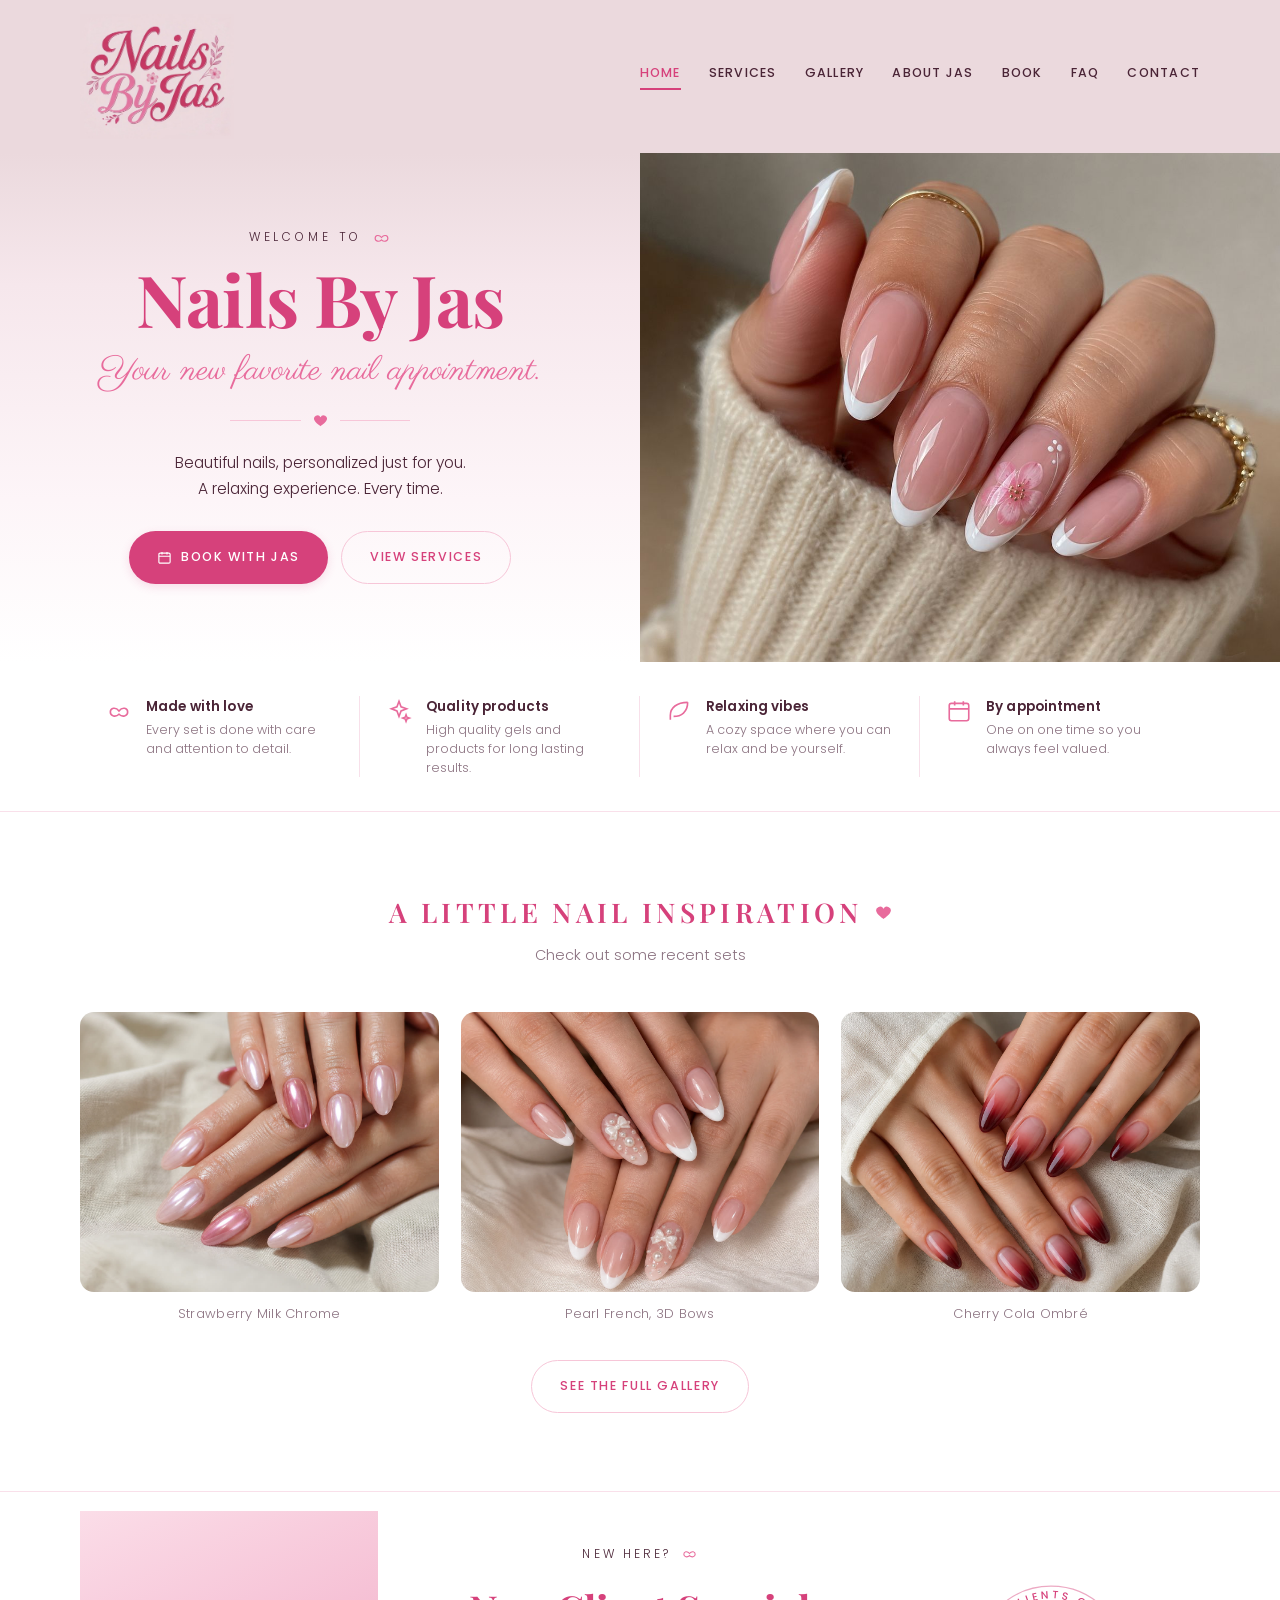
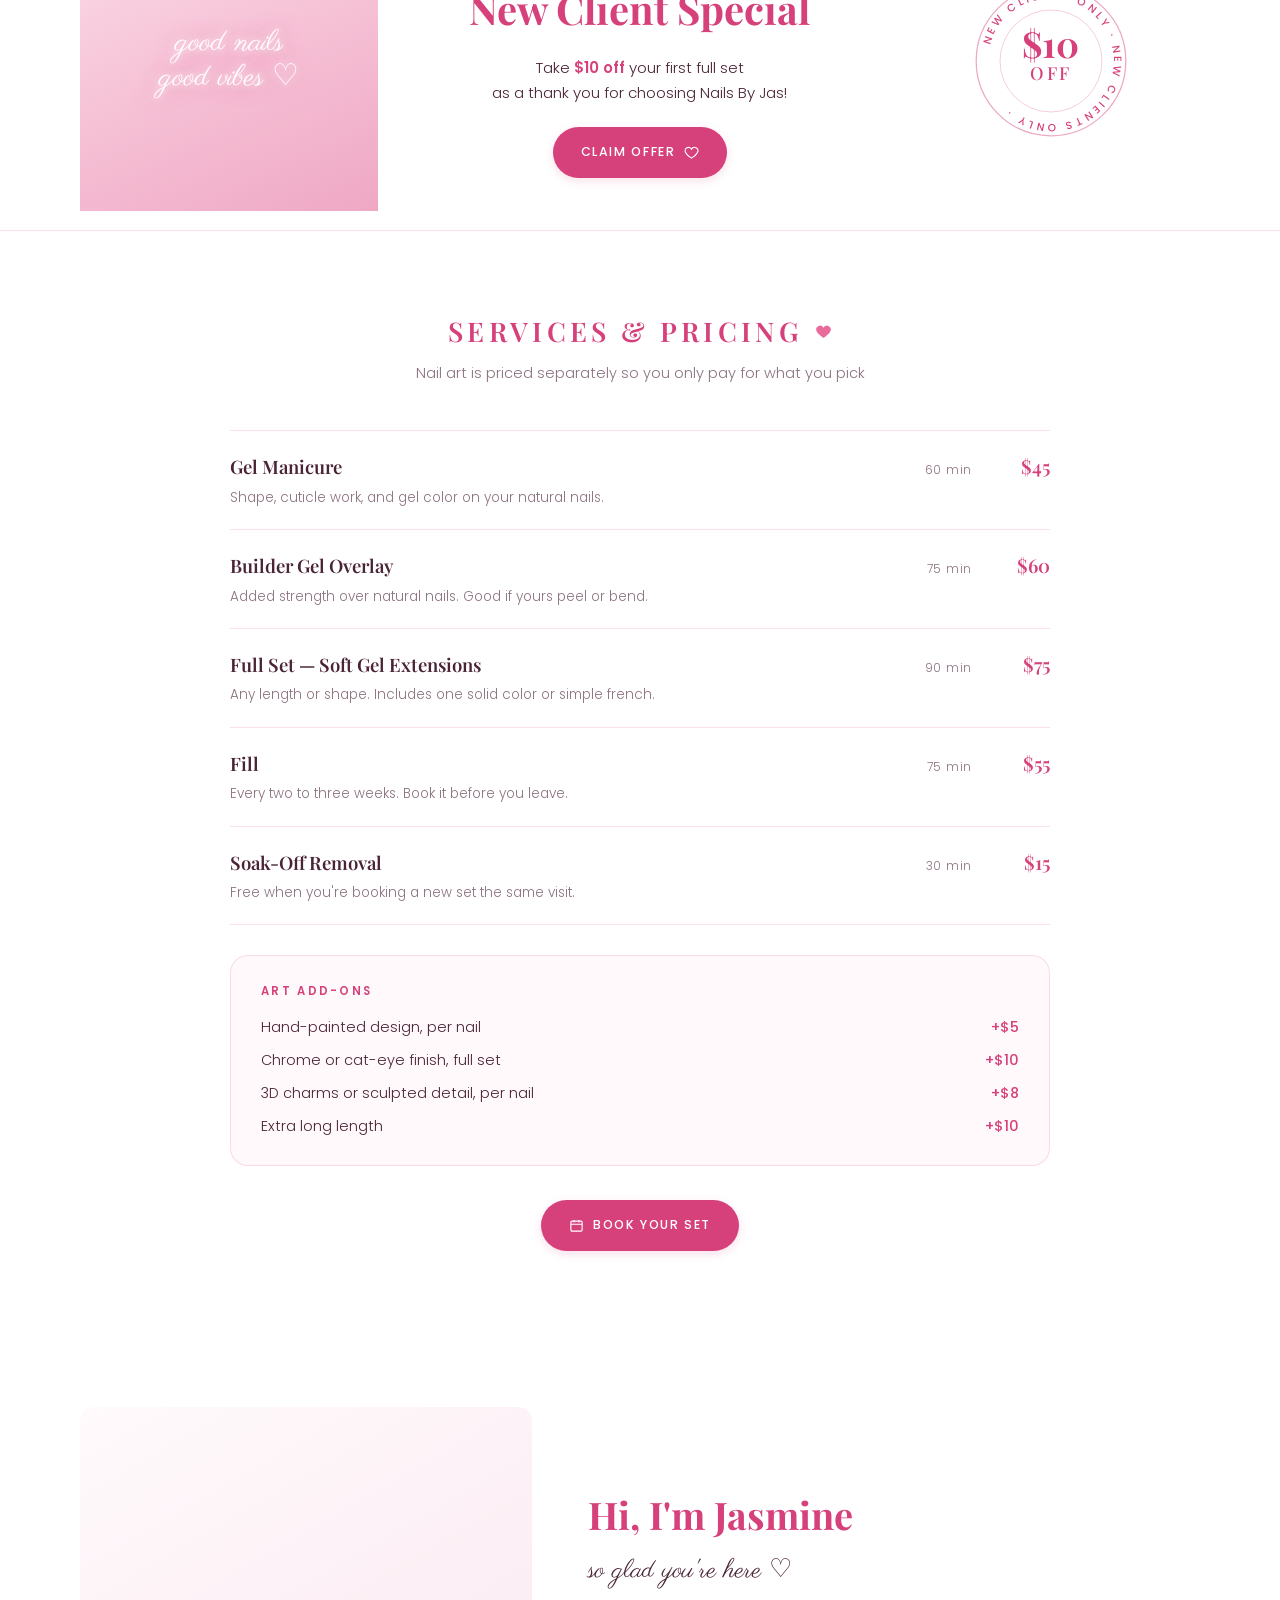
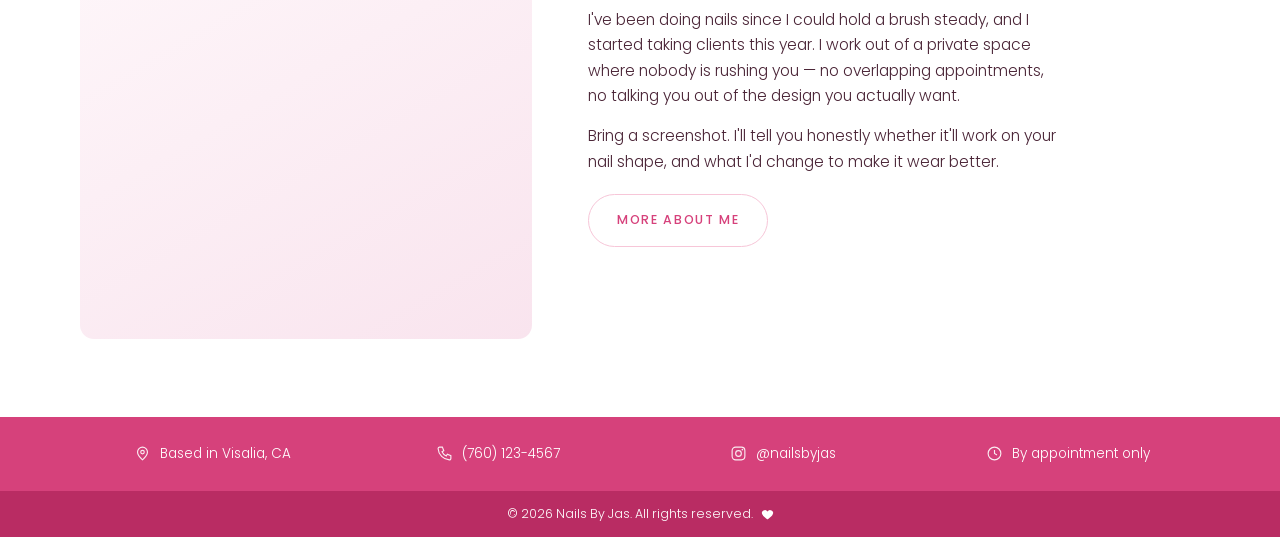
==== commit be33c5d7: "Change studio location from Ridgecrest to Visalia." ====
--- a/site/index.html
+++ b/site/index.html
@@ -156,7 +156,7 @@
     <div class="wrap foot-in">
       <div class="foot-item">
         <svg viewBox="0 0 24 24" fill="none" stroke="currentColor" stroke-width="1.6"><path d="M12 21s7-6 7-11a7 7 0 1 0-14 0c0 5 7 11 7 11z"/><circle cx="12" cy="10" r="2.5"/></svg>
-        Based in Ridgecrest, CA
+        Based in Visalia, CA
       </div>
       <div class="foot-item">
         <svg viewBox="0 0 24 24" fill="none" stroke="currentColor" stroke-width="1.6"><path d="M5 3h4l2 5-2.5 1.5a12 12 0 0 0 6 6L16 13l5 2v4a2 2 0 0 1-2.2 2A17 17 0 0 1 3 5.2 2 2 0 0 1 5 3z"/></svg>
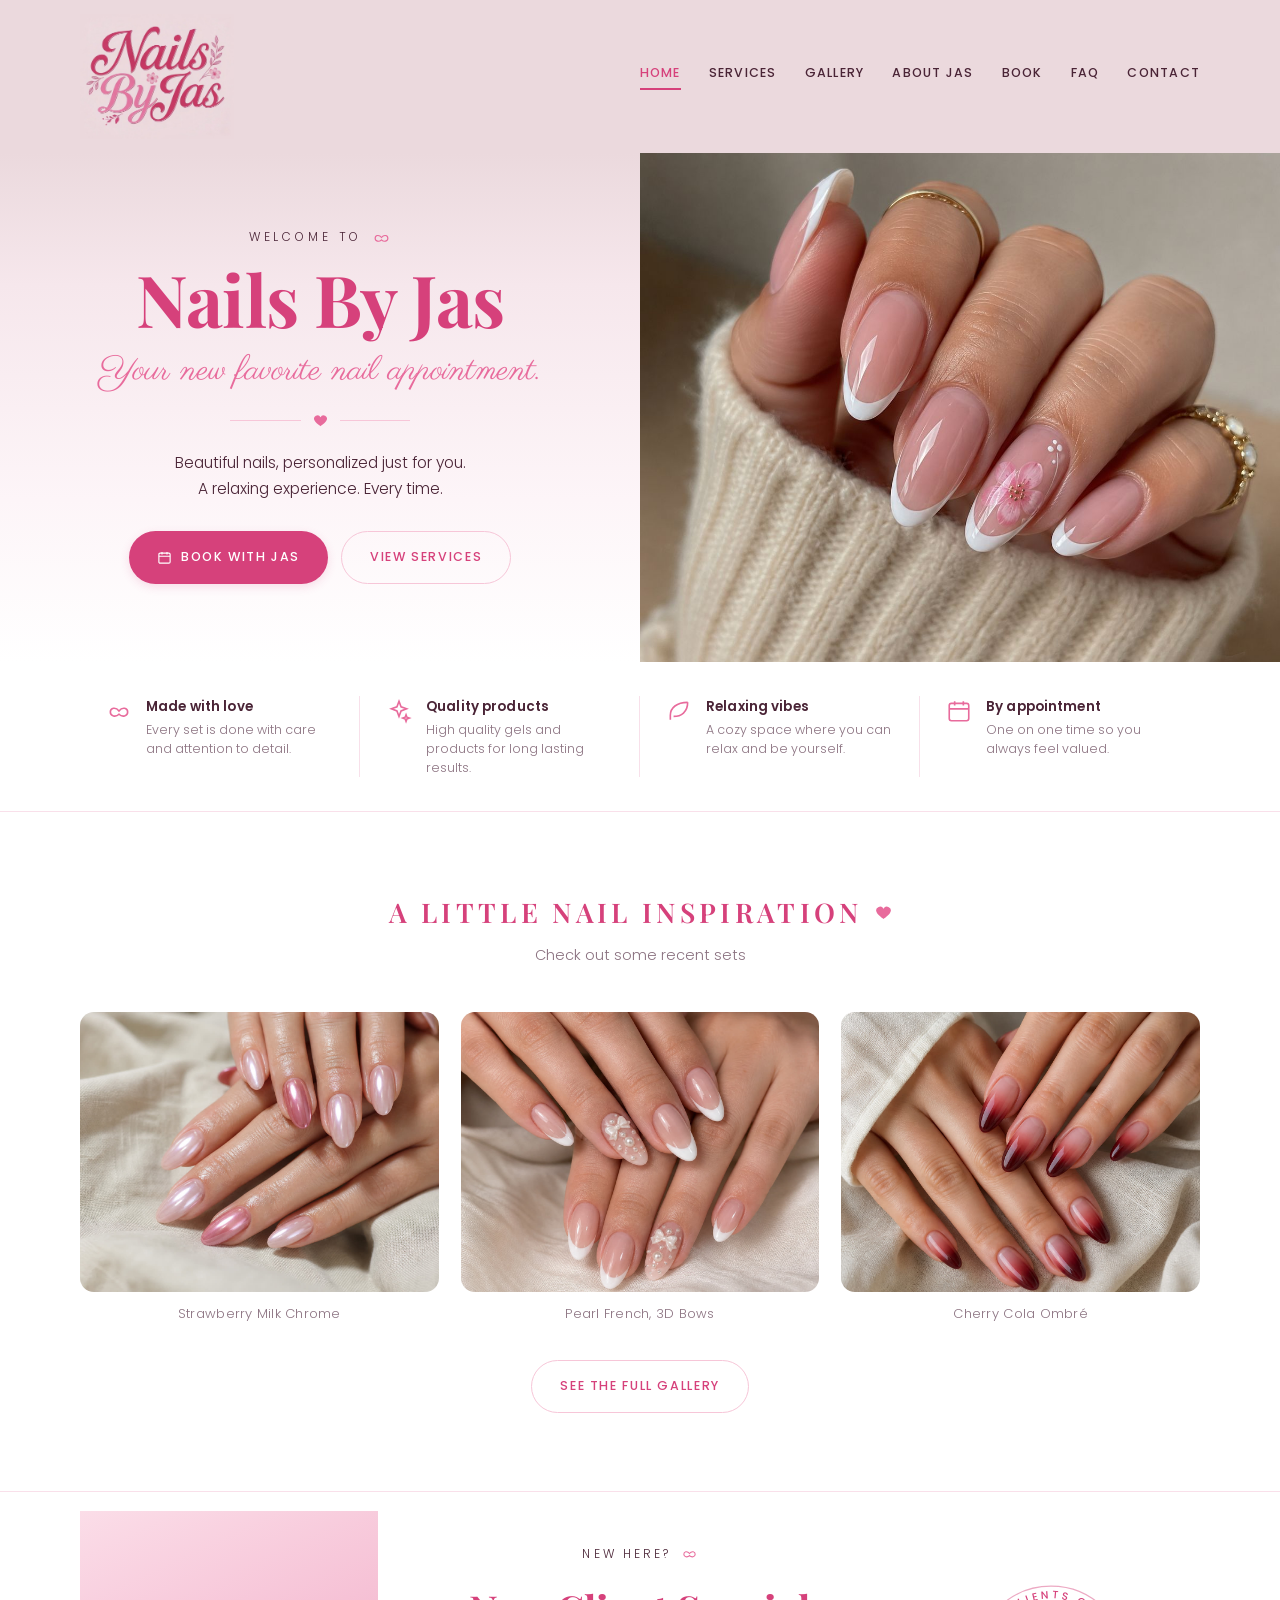
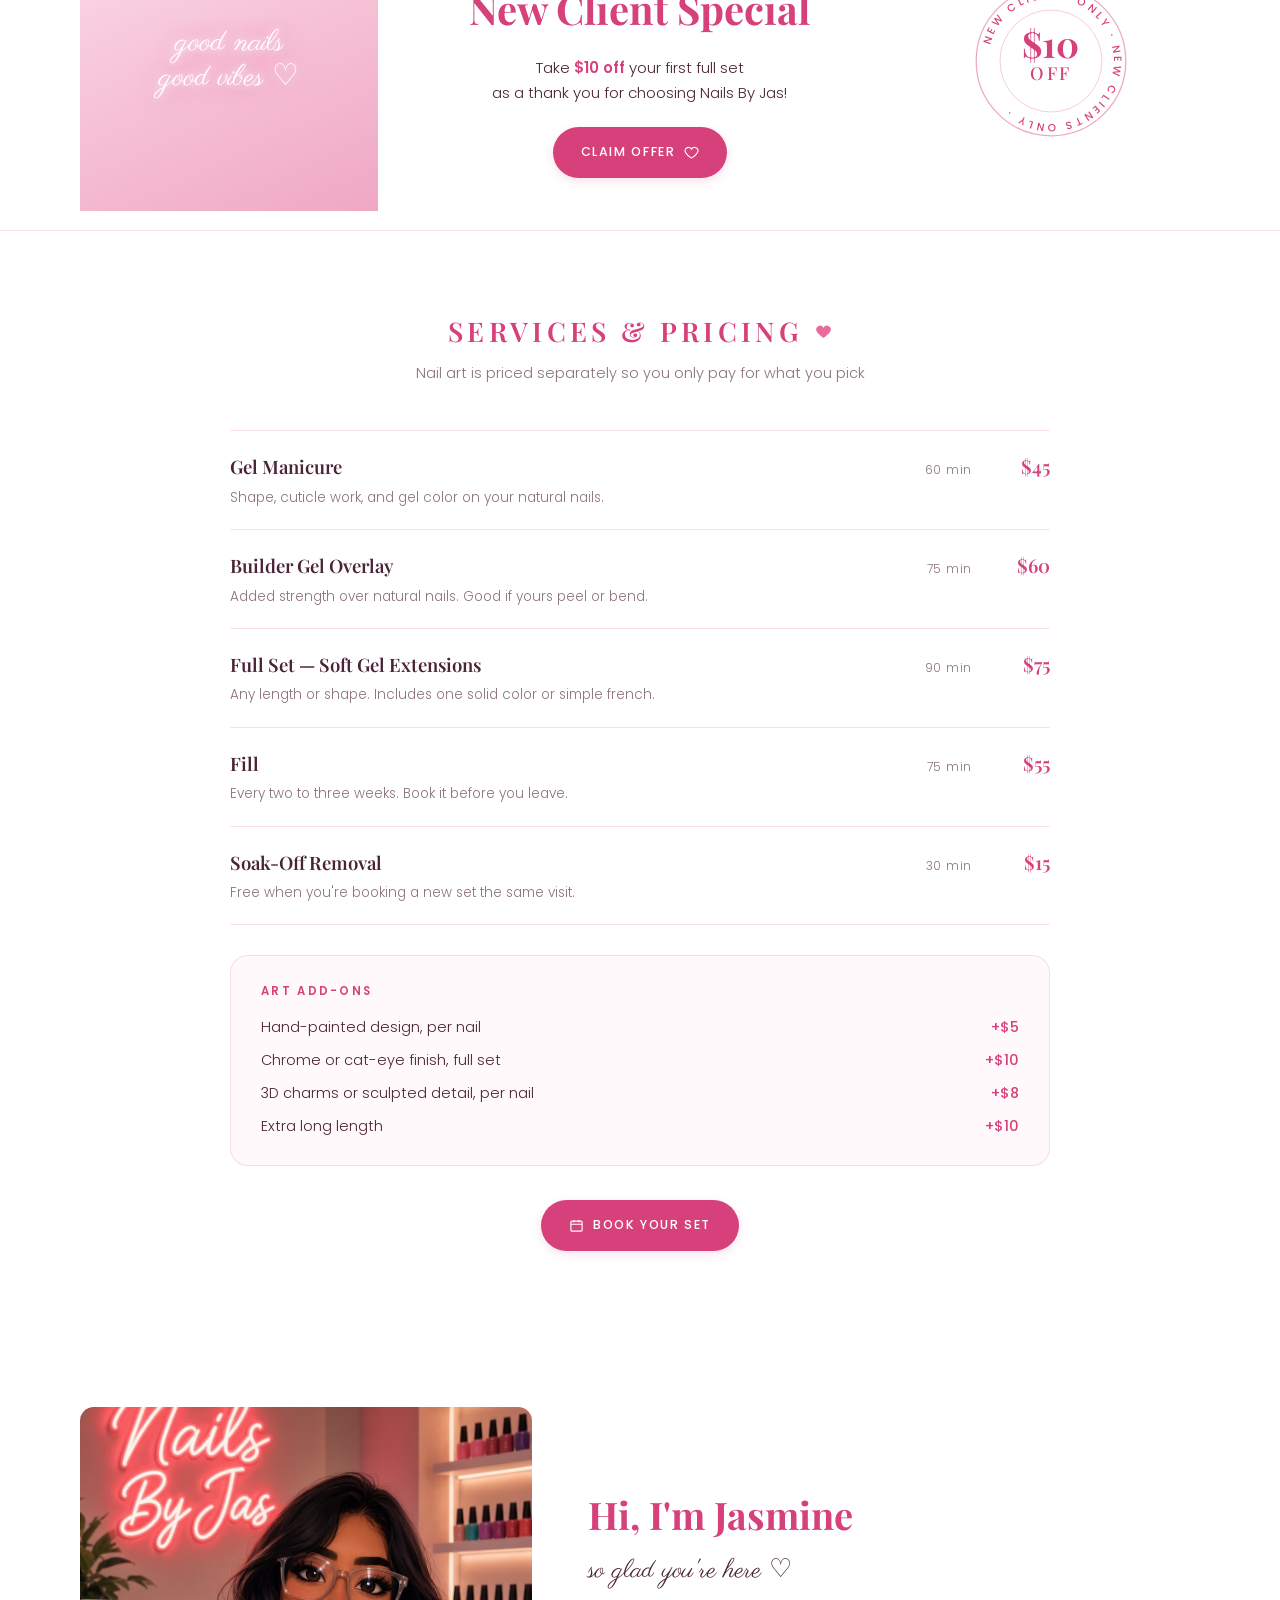
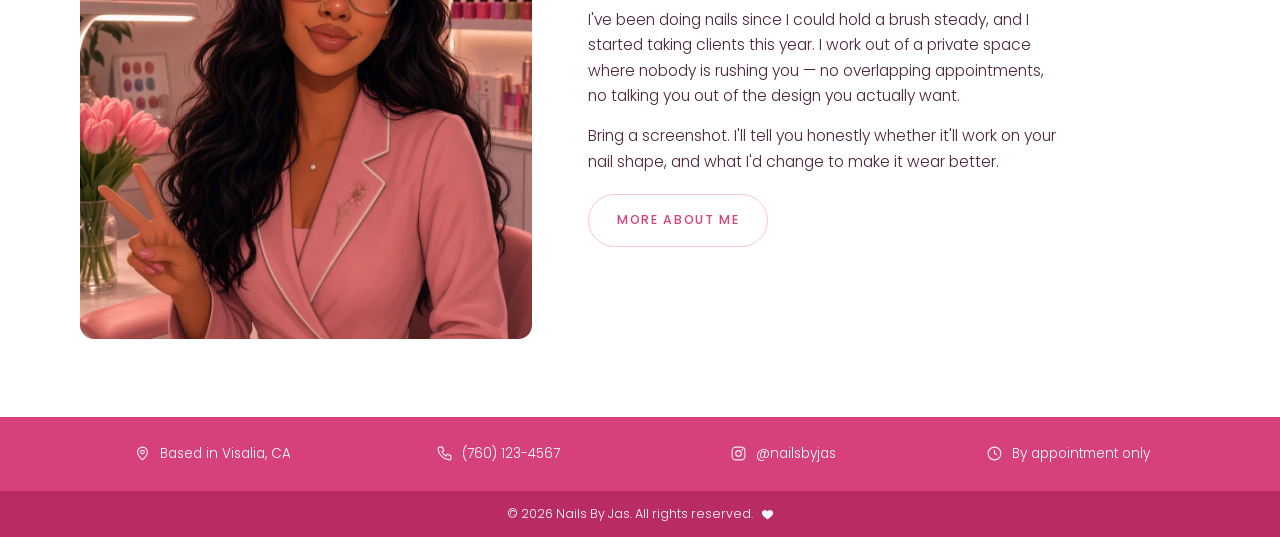
==== commit 859b6856: "Add Jas portrait to the About section." ====
--- a/site/index.html
+++ b/site/index.html
@@ -141,7 +141,7 @@
 
 <section class="section">
   <div class="wrap about">
-    <div class="about-art f4" role="img" aria-label="Portrait of Jasmine"></div>
+    <div class="about-art"><img src="assets/jas.jpg" alt="Jasmine, the nail artist behind Nails by Jas"></div>
     <div>
       <h2>Hi, I'm Jasmine</h2>
       <p class="script">so glad you're here ♡</p>
--- a/site/assets/styles.css
+++ b/site/assets/styles.css
@@ -355,3 +355,6 @@
 }
 
 .shot img{width:100%;height:100%;object-fit:cover;display:block}
+
+.about-art{overflow:hidden}
+.about-art img{width:100%;height:100%;object-fit:cover;object-position:center 18%;display:block}
